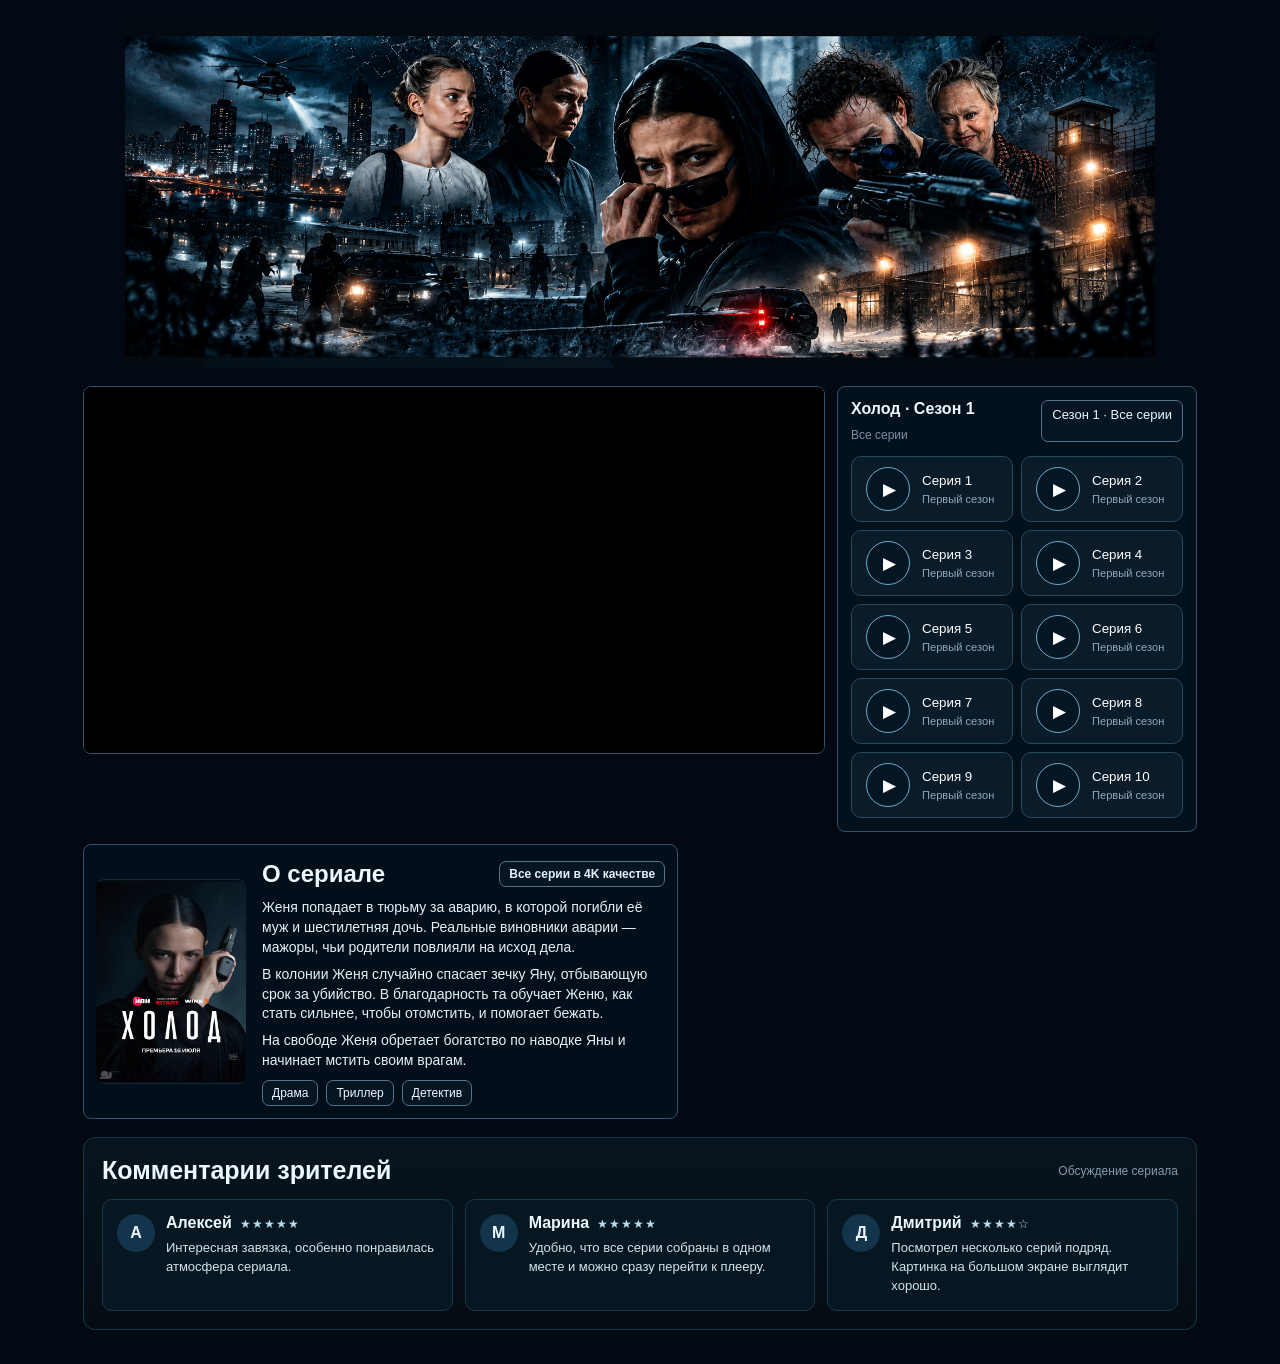
==== index.html @ 6341eadf "Revert image loading change only" ====
<!doctype html>
<html lang="ru">
<head>
<meta charset="utf-8">
<meta name="viewport" content="width=device-width,initial-scale=1">
<title>Холод — 1 сезон, все серии</title>

<style>
*{box-sizing:border-box} body{margin:0;background:#020912;color:#eef7ff;font-family:Arial,Helvetica,sans-serif}
body:before{content:"";position:fixed;inset:0;background:linear-gradient(180deg,rgba(1,8,16,.18),#020912 68%),url("f488b989-e9a9-469d-b0df-71320c2133ba.png") top center/cover no-repeat;z-index:-2}
body:after{content:"";position:fixed;inset:0;background:rgba(0,10,20,.28);backdrop-filter:blur(1px);z-index:-1}
.wrap{width:min(1400px,94%);margin:auto;padding:34px 0 60px}
.hero{min-height:440px;display:flex;align-items:flex-end;padding:34px;border:1px solid #31516c;border-radius:22px;background:linear-gradient(90deg,rgba(0,8,17,.88),rgba(0,8,17,.30),rgba(0,8,17,.05));box-shadow:0 20px 70px #000}
.heroText{max-width:610px}.tags{display:flex;gap:8px;flex-wrap:wrap}.tag,.badge{border:1px solid #57738a;background:#071725cc;border-radius:7px;padding:6px 10px;font-size:13px}
h1{font-size:64px;margin:15px 0 4px;letter-spacing:3px} h2{margin:0 0 8px} p{color:#b8c7d5;line-height:1.55}
.btn{border:0;border-radius:11px;padding:15px 24px;font-weight:800;font-size:16px;cursor:pointer;color:white;background:linear-gradient(#21a9ff,#0074c8);box-shadow:0 8px 30px #008be744}
.grid{display:grid;grid-template-columns:2.2fr 1fr;gap:14px;margin-top:14px}.card{border:1px solid #31516c;border-radius:14px;background:#03111ddd;overflow:hidden}
.player{position:relative;aspect-ratio:16/9;background:#02070c}.playerBg{position:absolute;inset:0;background:radial-gradient(circle at 18% 35%,rgba(40,88,112,.24),transparent 32%),linear-gradient(115deg,#07131d 0%,#03101a 45%,#01070d 100%)}
.lock{position:absolute;inset:0;display:flex;align-items:center;justify-content:center;text-align:center;padding:20px}.lockbox{max-width:500px}.lockIcon{font-size:38px}.price{font-size:44px;font-weight:900;margin:12px}
#vibix{display:none;position:absolute;inset:0;background:#000;padding:0} #vibix ins{display:block;width:100%;height:100%}
.controlsFake{position:absolute;left:18px;right:18px;bottom:14px;height:3px;background:#7aa1ba55;border-radius:4px}
.side{padding:16px}.eps{display:grid;grid-template-columns:1fr 1fr;gap:9px}.ep{padding:14px 10px;border:1px solid #29475d;border-radius:10px;background:#0a1b29;color:#fff;text-align:left}.ep small{display:block;color:#91a7b8;margin-top:5px}
.infoRow{display:grid;grid-template-columns:1fr 1fr;gap:14px;margin-top:14px}.info,.ad{padding:20px}.genres{display:flex;gap:8px;flex-wrap:wrap;margin-top:12px}
.ad{min-height:190px;background:linear-gradient(90deg,#071827dd,#07182788),url("f488b989-e9a9-469d-b0df-71320c2133ba.png") center/cover}
.notice{font-size:12px;color:#7890a4;margin-top:10px}.paid{display:none;padding:12px;background:#073d2a;color:#caffdf;text-align:center;font-weight:bold}
@media(max-width:850px){.grid,.infoRow{grid-template-columns:1fr}.hero{min-height:360px;padding:22px}h1{font-size:46px}.wrap{width:96%}.eps{grid-template-columns:1fr 1fr}}

.ad-live{position:relative;padding:0!important;min-height:190px;display:flex;align-items:center;justify-content:center;background:#020b13!important}
.ad-live .ad-label{position:absolute;z-index:3;top:10px;left:10px;background:rgba(3,17,29,.88)}
.ad-link{display:flex;width:100%;height:100%;min-height:190px;align-items:center;justify-content:center;overflow:hidden}
.ad-img{display:block;width:100%;height:100%;min-height:190px;max-height:320px;object-fit:contain;background:#020b13}
@media(max-width:850px){.ad-link,.ad-img{min-height:160px}.ad-img{max-height:260px}}

</style>
<style>
/* Reference-layout correction */
html,body{background:#020912!important}
body:before,body:after{display:none!important}
.wrap{width:min(1400px,100%)!important;margin:0 auto!important;padding:0 0 42px!important;background:#020912}
.hero{min-height:405px!important;border:0!important;border-radius:0!important;padding:32px 42px!important;align-items:flex-end!important;background:
linear-gradient(90deg,rgba(1,8,16,.30) 0%,rgba(1,8,16,.08) 48%,rgba(1,8,16,.03) 72%),
linear-gradient(0deg,#020912 0%,transparent 30%),
url("f488b989-e9a9-469d-b0df-71320c2133ba.png") center top/cover no-repeat!important;box-shadow:none!important}
.heroText{max-width:500px!important}.hero h1{font-size:76px!important;line-height:.9!important;margin:8px 0 12px!important;text-shadow:0 3px 16px #000}
.hero h2{font-size:24px!important}.hero p{margin:7px 0 14px!important;color:#d6e0e8!important}
.grid{grid-template-columns:2.45fr 1.15fr!important;gap:12px!important;margin:0 42px!important}
.player{height:370px!important;aspect-ratio:auto!important;border-radius:8px!important}
.playerBg{background:linear-gradient(rgba(1,9,17,.28),rgba(1,9,17,.48)),url("f488b989-e9a9-469d-b0df-71320c2133ba.png") center 72%/cover no-repeat!important}
.side{height:370px!important;padding:13px!important;border-radius:8px!important}.eps{gap:8px!important}.ep{height:66px!important;padding:8px!important}
.infoRow{grid-template-columns:1fr 1fr!important;gap:12px!important;margin:12px 42px 0!important}.info,.ad{min-height:190px!important;border-radius:8px!important}
.info{position:relative;padding-left:205px!important}.info:before{content:"";position:absolute;left:14px;top:14px;bottom:14px;width:175px;border-radius:7px;background:url("f488b989-e9a9-469d-b0df-71320c2133ba.png") 68% 28%/cover no-repeat}
.ad-live{min-height:190px!important}.paid{margin:0 42px}
@media(max-width:850px){.wrap{width:100%!important}.hero{padding:24px 18px!important;min-height:360px!important}.grid,.infoRow{margin-left:10px!important;margin-right:10px!important;grid-template-columns:1fr!important}.player,.side{height:auto!important;min-height:340px!important}.info{padding:14px!important;padding-top:200px!important}.info:before{left:14px;right:14px;top:14px;width:auto;height:170px;bottom:auto}.paid{margin:0 10px}}
</style><style>
/* Remove duplicated text/art from the supplied background */
.heroText h1{display:none!important}
.heroText .tags{margin-top:150px!important}
.hero{position:relative;overflow:hidden}
.hero:after{content:"";position:absolute;left:0;top:0;width:47%;height:63%;background:linear-gradient(90deg,rgba(2,9,18,.78),rgba(2,9,18,.46) 72%,transparent);pointer-events:none;z-index:0}
.heroText{position:relative;z-index:1}
/* Player must not reuse the hero/background artwork */
.playerBg{background:radial-gradient(circle at 72% 44%,#173649 0,#0b1e2b 22%,#06131d 50%,#02080d 100%)!important}
.player .hero,.player .heroText{display:none!important}
</style><style>
/* Exact reference composition: use the supplied artwork only once, never layer duplicate copy */
body{overflow-x:hidden}
.wrap{width:min(1536px,100%)!important;padding:0 0 34px!important}
.hero{height:350px!important;min-height:350px!important;padding:0!important;border:0!important;border-radius:0!important;
width:calc(100% - 250px)!important;margin:18px auto 18px!important;
background-color:#020912!important;
background-image:url("f488b989-e9a9-469d-b0df-71320c2133ba.png")!important;
background-position:center center!important;background-size:cover!important;background-repeat:no-repeat!important;box-shadow:none!important}
.heroText{height:100%;max-width:none!important;position:relative!important}
.heroText>*{display:none!important}
.heroText .btn{display:block!important;position:absolute!important;left:84px!important;top:347px!important;width:388px!important;height:52px!important;opacity:0!important;cursor:pointer!important}
.grid{margin:0 83px!important;grid-template-columns:924px 435px!important;gap:12px!important}
.player{height:368px!important;aspect-ratio:auto!important}
.playerBg{background:linear-gradient(rgba(2,8,14,.28),rgba(2,8,14,.42)),url("assets/player.jpg") center/cover no-repeat!important}
.lock{z-index:2}.lockbox{max-width:540px!important}
.side{height:368px!important}
.infoRow{margin:12px 83px 0!important;grid-template-columns:685px 673px!important;gap:12px!important}
.info{min-height:198px!important}.ad-live{min-height:198px!important}
@media(max-width:1200px){.grid,.infoRow{margin-left:3%!important;margin-right:3%!important;grid-template-columns:2fr 1fr!important}.hero{width:88%!important;margin-left:auto!important;margin-right:auto!important;background-position:center center!important;background-size:cover!important}.heroText .btn{left:5.5%!important}}
@media(max-width:850px){.hero{width:calc(100% - 32px)!important;margin-left:auto!important;margin-right:auto!important;height:300px!important;min-height:300px!important;background-position:center center!important}.heroText .btn{top:auto!important;bottom:18px!important;left:5%!important;width:90%!important}.grid,.infoRow{grid-template-columns:1fr!important;margin-left:10px!important;margin-right:10px!important}.player,.side{height:auto!important;min-height:340px!important}}
</style><style id="final-polish">
/* Final launch polish */
.hero:after{display:none!important}
.heroText{background:none!important}
.playerBg{
  background:
    linear-gradient(90deg,rgba(1,8,15,.82) 0%,rgba(1,8,15,.48) 43%,rgba(1,8,15,.16) 100%),
    url("assets/player.jpg") center/cover no-repeat!important
}
.lock{background:transparent!important}
.controlsFake{height:2px!important;background:linear-gradient(90deg,#21a9ff 0 32%,#557181 32% 100%)!important}
.side{background:#03111d!important}
.ep{position:relative!important;overflow:hidden!important;padding:8px 8px 8px 102px!important;height:66px!important}
.ep:before{content:"";position:absolute;left:0;top:0;bottom:0;width:92px;background-image:url("f488b989-e9a9-469d-b0df-71320c2133ba.png");background-size:520px auto;background-repeat:no-repeat;border-right:1px solid #29475d}
.ep:nth-child(1):before{background-position:12% 70%}.ep:nth-child(2):before{background-position:82% 30%}
.ep:nth-child(3):before{background-position:24% 52%}.ep:nth-child(4):before{background-position:70% 65%}
.ep:nth-child(5):before{background-position:42% 74%}.ep:nth-child(6):before{background-position:88% 48%}
.ep:nth-child(7):before{background-position:58% 38%}.ep:nth-child(8):before{background-position:34% 64%}
.info:before{background:url("assets/about-holod.jpg") center 20%/cover no-repeat!important}
.ad-img{object-fit:cover!important;width:100%!important;max-height:none!important}
.ad-link{height:198px!important}
#payStatus{min-height:15px}
@media(min-width:1201px){
  .wrap{max-width:1536px!important}
  .grid{grid-template-columns:minmax(0,2.18fr) minmax(360px,1fr)!important}
  .infoRow{grid-template-columns:1.08fr .92fr!important}
}
</style><style id="episode-play-icons">
/* Episode cards: play icon instead of thumbnails */
.ep{position:relative!important;padding:8px 8px 8px 70px!important;cursor:pointer!important;transition:border-color .18s ease,background .18s ease!important}
.ep:before{
  content:"▶"!important;position:absolute!important;left:14px!important;top:50%!important;
  width:42px!important;height:42px!important;transform:translateY(-50%) scale(1)!important;
  display:flex!important;align-items:center!important;justify-content:center!important;
  border:1px solid #6fa9ce!important;border-radius:50%!important;
  background:rgba(4,22,35,.92)!important;background-image:none!important;
  color:#fff!important;font-size:17px!important;line-height:1!important;
  text-indent:3px!important;box-shadow:0 0 0 rgba(33,169,255,0)!important;
  transition:transform .18s ease,background .18s ease,box-shadow .18s ease,border-color .18s ease!important
}
.ep:hover{background:#0d2638!important;border-color:#4b88ad!important}
.ep:hover:before{transform:translateY(-50%) scale(1.16)!important;background:#159be9!important;border-color:#8fd7ff!important;box-shadow:0 0 20px rgba(33,169,255,.5)!important}
.ep:active:before{transform:translateY(-50%) scale(1.06)!important}
</style><style id="about-series-final">
.aboutSeries{display:grid!important;grid-template-columns:250px minmax(0,1fr)!important;gap:26px!important;align-items:stretch!important;padding:18px!important;min-height:360px!important}
.aboutSeries:before{display:none!important}
.aboutPoster{min-height:324px;border-radius:14px;background:url("assets/about-holod.jpg") center 16%/cover no-repeat;box-shadow:inset 0 0 0 1px rgba(109,168,207,.18)}
.aboutCopy{padding:4px 12px 4px 0;display:flex;flex-direction:column;justify-content:center}
.aboutCopy h2{font-size:30px!important;margin:0 0 18px!important}
.aboutCopy p{font-size:17px!important;line-height:1.55!important;margin:0 0 14px!important;color:#e4f0f8!important}
.aboutCopy .genres{margin-top:6px!important}
.aboutCopy .tag{font-size:15px!important;padding:8px 13px!important}
@media(max-width:850px){.aboutSeries{grid-template-columns:1fr!important}.aboutPoster{min-height:520px;background-size:contain;background-color:#000}.aboutCopy{padding:0 4px 6px}.aboutCopy h2{font-size:25px!important}.aboutCopy p{font-size:15px!important}}
</style><style id="about-series-compact-fix">
/* Return About card close to its original compact footprint */
.infoRow{align-items:stretch!important}
.aboutSeries{display:grid!important;grid-template-columns:165px minmax(0,1fr)!important;gap:16px!important;padding:12px!important;min-height:198px!important;height:auto!important}
.aboutPoster{min-height:174px!important;height:174px!important;border-radius:8px!important;background-position:center 13%!important;background-size:cover!important}
.aboutCopy{padding:0!important;justify-content:flex-start!important}
.aboutCopy h2{font-size:24px!important;margin:3px 0 10px!important}
.aboutCopy p{font-size:14px!important;line-height:1.42!important;margin:0 0 7px!important}
.aboutCopy .genres{margin-top:2px!important}
.aboutCopy .tag{font-size:12px!important;padding:5px 9px!important}
@media(max-width:850px){.aboutSeries{grid-template-columns:120px minmax(0,1fr)!important;gap:12px!important;min-height:190px!important}.aboutPoster{min-height:166px!important;height:166px!important;background-size:cover!important}.aboutCopy h2{font-size:21px!important}.aboutCopy p{font-size:13px!important;line-height:1.35!important}}
</style><style id="about-poster-fit-fix">
/* Fit the supplied portrait poster cleanly without cropping it */
.aboutSeries{grid-template-columns:150px minmax(0,1fr)!important}
.aboutPoster{
  width:150px!important;height:205px!important;min-height:205px!important;
  align-self:center!important;border-radius:8px!important;
  background-color:#000!important;
  background-image:url("assets/about-holod.jpg")!important;
  background-size:contain!important;background-repeat:no-repeat!important;
  background-position:center center!important;
}
@media(max-width:850px){
 .aboutSeries{grid-template-columns:120px minmax(0,1fr)!important}
 .aboutPoster{width:120px!important;height:164px!important;min-height:164px!important;background-size:contain!important}
}
</style><style id="about-poster-fallback">
.aboutPoster{
 background-image:url("f488b989-e9a9-469d-b0df-71320c2133ba.png")!important;
 background-size:cover!important;
 background-position:72% 22%!important;
 background-repeat:no-repeat!important;
}
</style><style id="about-new-image-final">
.aboutPoster{
 background-image:url("assets/about-series.jpg")!important;
 background-size:cover!important;
 background-position:center 18%!important;
 background-repeat:no-repeat!important;
}
</style><style id="ad-banner-fit-fix">
.ad-live{overflow:hidden!important}
.ad-live .ad-link{display:flex!important;width:100%!important;height:100%!important;align-items:center!important;justify-content:center!important;background:#050b10!important}
.ad-live .ad-img{display:block!important;width:100%!important;height:100%!important;object-fit:contain!important;object-position:center center!important}
</style><style id="about-poster-real-img-fix">
.aboutSeries .aboutPoster{
  width:150px!important;
  height:205px!important;
  min-height:205px!important;
  display:block!important;
  align-self:center!important;
  object-fit:cover!important;
  object-position:center 18%!important;
  border-radius:8px!important;
  background:none!important;
  box-shadow:inset 0 0 0 1px rgba(109,168,207,.18)!important;
}
@media(max-width:850px){
  .aboutSeries{grid-template-columns:120px minmax(0,1fr)!important}
  .aboutSeries .aboutPoster{width:120px!important;height:164px!important;min-height:164px!important}
}
</style><style id="about-poster-contain-final">
.aboutSeries .aboutPoster{
  width:150px!important;height:205px!important;min-height:205px!important;
  object-fit:contain!important;object-position:center center!important;
  background:#050d14!important;display:block!important;
}
@media(max-width:850px){
 .aboutSeries .aboutPoster{width:120px!important;height:164px!important;min-height:164px!important}
}
</style><style id="about-player-icon-final">
.aboutSeries .aboutPoster.aboutPlay{width:150px!important;height:205px!important;min-height:205px!important;display:flex!important;align-items:center!important;justify-content:center!important;border:1px solid #315a73!important;border-radius:8px!important;background:#06131d!important;cursor:pointer!important;padding:0!important}
.aboutSeries .aboutPlay span{width:64px;height:64px;border-radius:50%;display:flex;align-items:center;justify-content:center;border:1px solid #6fa9ce;background:#071c2a;color:#fff;font-size:25px;text-indent:4px;transition:transform .18s ease,background .18s ease,box-shadow .18s ease,border-color .18s ease}
.aboutSeries .aboutPlay:hover span{transform:scale(1.16);background:#159be9;border-color:#8fd7ff;box-shadow:0 0 22px rgba(33,169,255,.5)}
@media(max-width:850px){.aboutSeries .aboutPoster.aboutPlay{width:120px!important;height:164px!important;min-height:164px!important}}
</style><style id="about-quality-final">
.aboutHeading{display:flex;align-items:center;justify-content:space-between;gap:14px;margin:3px 0 10px}.aboutHeading h2{margin:0!important}.aboutQuality{display:inline-flex;width:max-content;margin:0;padding:5px 9px;border:1px solid #57738a;border-radius:7px;background:#071725cc;color:#dff3ff;font-size:12px;font-weight:700;white-space:nowrap}
</style><style id="cta-hover-pop-final">
.heroText .btn,.lock .btn{
 transition:transform .18s ease,box-shadow .18s ease,filter .18s ease!important;
 transform-origin:center!important;
}
.heroText .btn:hover,.lock .btn:hover{
 transform:translateY(-2px) scale(1.055)!important;
 box-shadow:0 10px 28px rgba(33,169,255,.42)!important;
 filter:brightness(1.08)!important;
}
.heroText .btn:active,.lock .btn:active{
 transform:translateY(0) scale(1.02)!important;
}
</style><style id="episodes-10-visible-final">
.side{height:auto!important;min-height:368px!important;max-height:none!important;overflow:visible!important}
.episodes{max-height:none!important;height:auto!important;overflow:visible!important;padding-bottom:10px!important}
</style><style id="final-functional-polish">
/* Real visible hero CTA */
.heroText .btn{
 display:flex!important;align-items:center!important;justify-content:center!important;
 position:absolute!important;left:84px!important;top:347px!important;
 width:388px!important;height:52px!important;opacity:1!important;
 border:1px solid rgba(143,215,255,.7)!important;border-radius:8px!important;
 background:linear-gradient(180deg,#20b4ff,#078bd7)!important;
 color:#fff!important;font-weight:800!important;font-size:16px!important;
 text-decoration:none!important;cursor:pointer!important;z-index:5!important;
 box-shadow:0 7px 20px rgba(20,156,232,.28)!important;
 transition:transform .18s ease,box-shadow .18s ease,filter .18s ease!important;
}
.heroText .btn:hover{
 transform:translateY(-3px) scale(1.055)!important;
 box-shadow:0 13px 32px rgba(33,169,255,.5)!important;
 filter:brightness(1.1)!important;
}
.heroText .btn:active{transform:translateY(0) scale(1.02)!important}

/* Keep all ten episodes visible */
.side,.episodes{max-height:none!important;height:auto!important;overflow:visible!important}

/* Mobile */
@media(max-width:850px){
 .wrap{width:100%!important;padding-bottom:22px!important}
 .hero{height:300px!important;min-height:300px!important;background-size:auto 300px!important;background-position:center top!important}
 .heroText .btn{left:50%!important;top:auto!important;bottom:14px!important;width:min(88vw,388px)!important;height:48px!important;transform:translateX(-50%)!important}
 .heroText .btn:hover{transform:translateX(-50%) translateY(-2px) scale(1.03)!important}
 .grid{margin:0 12px!important;grid-template-columns:1fr!important;gap:12px!important}
 .episodes{grid-template-columns:1fr 1fr!important}
 .infoRow{margin-left:12px!important;margin-right:12px!important;grid-template-columns:1fr!important}
 .player{min-height:360px!important}
}
@media(max-width:520px){
 .hero{height:260px!important;min-height:260px!important;background-size:auto 260px!important}
 .episodes{grid-template-columns:1fr!important}
 .player{min-height:320px!important}
 .aboutSeries{grid-template-columns:96px minmax(0,1fr)!important}
 .aboutSeries .aboutPoster.aboutPlay{width:96px!important;height:132px!important;min-height:132px!important}
 .aboutCopy h2{font-size:21px!important}
 .aboutCopy p{font-size:13px!important}
}
</style><style id="temporary-vibix-review-open">
/* TEMPORARY: player paywall hidden while Vibix support reviews the site. Restore by removing this style and the temporary script below. */
#lock,#fakebar,#paid{display:none!important}
#vibix{display:block!important}
#access{display:inline-flex!important}
</style><style id="temporary-hide-hero-price-cta">
/* TEMPORARY: hide hero 50 ₽ CTA while Vibix support reviews the site. */
.heroText .btn{display:none!important;pointer-events:none!important}
</style><style id="temporary-cover-hero-price-art">
/* TEMPORARY: cover the CTA text baked into the hero artwork during Vibix review. */
.hero:before{
 content:""!important;display:block!important;position:absolute!important;
 left:78px!important;top:340px!important;width:410px!important;height:66px!important;
 z-index:4!important;border-radius:10px!important;
 background:linear-gradient(90deg,rgba(5,16,25,.98),rgba(7,21,32,.98))!important;
 box-shadow:none!important;pointer-events:none!important;
}
@media(max-width:850px){.hero:before{display:none!important}}
</style><style id="viewer-comments">
.viewerComments{margin:18px 83px 0;padding:18px;border:1px solid #17364b;border-radius:12px;background:linear-gradient(180deg,#07141e,#050d14)}
.commentsHead{display:flex;align-items:center;justify-content:space-between;gap:15px}.commentsHead h2{margin:0;font-size:25px}.commentsHead span,.commentNote{color:#829cac;font-size:12px}.commentNote{margin-top:5px}
.commentsGrid{display:grid;grid-template-columns:repeat(3,1fr);gap:12px;margin-top:14px}.comment{display:flex;gap:11px;padding:14px;border:1px solid #17394f;border-radius:10px;background:#071722}.avatar{width:38px;height:38px;min-width:38px;border-radius:50%;display:flex;align-items:center;justify-content:center;background:#12354b;font-weight:800}.comment b{display:inline-block;margin-right:8px}.comment span{font-size:12px;color:#b9d9ec;letter-spacing:1px}.comment p{margin:7px 0 0;color:#d4e2eb;font-size:13px;line-height:1.45}
@media(max-width:850px){.viewerComments{margin:14px 16px 0}.commentsGrid{grid-template-columns:1fr}.commentsHead{align-items:flex-start;flex-direction:column;gap:3px}}
</style><style id="mobile-pages-fix">
@media(max-width:850px){
  #vibix{display:block!important;position:absolute!important;inset:0!important;width:100%!important;height:100%!important;min-height:0!important;overflow:hidden!important}
  #vibix ins{display:block!important;width:100%!important;height:100%!important;min-height:100%!important}
  .player{height:auto!important;min-height:0!important;aspect-ratio:16/9!important}
  .aboutSeries{grid-template-columns:100px minmax(0,1fr)!important;gap:12px!important;align-items:start!important;padding:12px!important}
  .aboutSeries .aboutPoster{width:100px!important;height:137px!important;min-height:137px!important;align-self:start!important}
  .aboutCopy{min-width:0!important;padding:0!important;overflow:visible!important}
  .aboutHeading{display:block!important;margin:0 0 9px!important}
  .aboutHeading h2{font-size:21px!important;margin:0 0 7px!important}
  .aboutQuality{display:inline-flex!important;width:auto!important;max-width:100%!important;white-space:normal!important;font-size:11px!important;line-height:1.25!important;padding:4px 7px!important}
  .aboutCopy p{font-size:13px!important;line-height:1.4!important;margin:0 0 8px!important;overflow-wrap:anywhere!important}
}
@media(max-width:520px){
  .aboutSeries{grid-template-columns:86px minmax(0,1fr)!important;gap:10px!important}
  .aboutSeries .aboutPoster{width:86px!important;height:118px!important;min-height:118px!important}
  .aboutHeading h2{font-size:20px!important}
}
</style><style id="mobile-vibix-full-fit">
/* Mobile VBIX: compact, clickable player. */
@media(max-width:850px){
  .player{
    position:relative!important;width:100%!important;
    height:300px!important;min-height:300px!important;
    aspect-ratio:auto!important;overflow:visible!important;background:#000!important;
  }
  .playerBg{display:none!important}
  #vibix{
    position:absolute!important;inset:0!important;z-index:20!important;
    display:block!important;width:100%!important;height:300px!important;
    min-height:300px!important;overflow:visible!important;background:#000!important;
    pointer-events:auto!important;touch-action:manipulation!important;
  }
  #vibix ins{
    display:block!important;position:relative!important;z-index:21!important;
    width:100%!important;height:300px!important;min-height:300px!important;
    margin:0!important;padding:0!important;pointer-events:auto!important;
  }
  #vibix iframe{
    position:absolute!important;inset:0!important;z-index:22!important;
    width:100%!important;height:300px!important;min-height:300px!important;
    border:0!important;display:block!important;pointer-events:auto!important;
  }
  #lock,#fakebar{display:none!important;pointer-events:none!important}
}
@media(max-width:520px){
  .player,#vibix,#vibix ins,#vibix iframe{height:280px!important;min-height:280px!important}
}
</style></head>
<body>
<main class="wrap">
<section class="hero">
  <div class="heroText">
    <div class="tags"><span class="tag">2026</span><span class="tag">Сериал</span><span class="tag">1 сезон</span><span class="tag">4K</span></div>
    <h1>ХОЛОД</h1>
    <h2>Первый сезон · Все серии</h2>
    <p>Остросюжетный сериал о расследовании, предательстве и борьбе за правду. Закрытый мир, опасные связи и тайны, которые постепенно меняют жизнь героев.</p>
    <button class="btn" onclick="goPlayer()">▶ Смотреть первый сезон за 50 ₽</button>
  </div>
</section>

<div class="grid">
  <section class="card player" id="player">
    <div class="playerBg"></div>
    <div class="lock" id="lock">
      <div class="lockbox">
        <div class="lockIcon">🔒</div><div class="notice">ХОЛОД · 1 СЕЗОН</div>
        <h2>Все серии сезона</h2>
        <p>Единоразовая оплата открывает доступ к просмотру первого сезона.</p>
        <div class="price">50 ₽</div>
        <button class="btn" onclick="startPayment()">Оплатить первый сезон</button>
        <div class="notice" id="payStatus">Оплата через ЮMoney · доступ ко всему первому сезону</div>
      </div>
    </div>
    <div id="vibix">
      <ins data-publisher-id="675043047" data-type="series" data-id="9089" data-design="1" data-color1="#56CEAA" data-color2="#FFFFFF" data-color3="#AEC7BC" data-color4="#42BD88" data-color5="#000000"></ins>
    </div>
    <div class="controlsFake" id="fakebar"></div>
  </section>

  <aside class="card side">
    <div style="display:flex;justify-content:space-between;gap:10px"><div><b>Холод · Сезон 1</b><div class="notice">Все серии</div></div><span class="badge" id="access">🔒 Требуется доступ</span></div>
    <div class="eps" style="margin-top:14px">
      <button class="ep" type="button" onclick="goPlayer()" aria-label="Перейти к плееру, серия 1">Серия 1<small>Первый сезон</small></button><button class="ep" type="button" onclick="goPlayer()" aria-label="Перейти к плееру, серия 2">Серия 2<small>Первый сезон</small></button>
      <button class="ep" type="button" onclick="goPlayer()" aria-label="Перейти к плееру, серия 3">Серия 3<small>Первый сезон</small></button><button class="ep" type="button" onclick="goPlayer()" aria-label="Перейти к плееру, серия 4">Серия 4<small>Первый сезон</small></button>
      <button class="ep" type="button" onclick="goPlayer()" aria-label="Перейти к плееру, серия 5">Серия 5<small>Первый сезон</small></button><button class="ep" type="button" onclick="goPlayer()" aria-label="Перейти к плееру, серия 6">Серия 6<small>Первый сезон</small></button>
      <button class="ep" type="button" onclick="goPlayer()" aria-label="Перейти к плееру, серия 7">Серия 7<small>Первый сезон</small></button><button class="ep" type="button" onclick="goPlayer()" aria-label="Перейти к плееру, серия 8">Серия 8<small>Первый сезон</small></button>
<button class="ep" type="button" onclick="goPlayer()" aria-label="Перейти к плееру, серия 9">Серия 9<small>Первый сезон</small></button>
<button class="ep" type="button" onclick="goPlayer()" aria-label="Перейти к плееру, серия 10">Серия 10<small>Первый сезон</small></button>
    </div>
  </aside>
</div>

<div class="paid" id="paid">✓ Оплата подтверждена — первый сезон разблокирован</div>

<div class="infoRow">
  <section class="card info aboutSeries">
    <img class="aboutPoster" src="poster142047_1.webp" alt="Холод — постер сериала">
    <div class="aboutCopy">
      <div class="aboutHeading"><h2>О сериале</h2><div class="aboutQuality">Все серии в 4K качестве</div></div>
      <p>Женя попадает в тюрьму за аварию, в которой погибли её муж и шестилетняя дочь. Реальные виновники аварии — мажоры, чьи родители повлияли на исход дела.</p>
      <p>В колонии Женя случайно спасает зечку Яну, отбывающую срок за убийство. В благодарность та обучает Женю, как стать сильнее, чтобы отомстить, и помогает бежать.</p>
      <p>На свободе Женя обретает богатство по наводке Яны и начинает мстить своим врагам.</p>
      <div class="genres"><span class="tag">Драма</span><span class="tag">Триллер</span><span class="tag">Детектив</span></div>
    </div>
  </section>
  <!-- Рекламный блок временно удалён. Вернём после проверки VBIX. -->
</div>


<section class="viewerComments">
  <div class="commentsHead"><h2>Комментарии зрителей</h2><span>Обсуждение сериала</span></div>
  
  <div class="commentsGrid">
    <article class="comment"><div class="avatar">А</div><div><b>Алексей</b><span>★★★★★</span><p>Интересная завязка, особенно понравилась атмосфера сериала.</p></div></article>
    <article class="comment"><div class="avatar">М</div><div><b>Марина</b><span>★★★★★</span><p>Удобно, что все серии собраны в одном месте и можно сразу перейти к плееру.</p></div></article>
    <article class="comment"><div class="avatar">Д</div><div><b>Дмитрий</b><span>★★★★☆</span><p>Посмотрел несколько серий подряд. Картинка на большом экране выглядит хорошо.</p></div></article>
  </div>
</section>
</main>
<script>
const PAYMENT_API = "https://holod-payment.angel202490.workers.dev";

function goPlayer(){
  const player = document.getElementById('player');
  if(!player) return;
  player.scrollIntoView({behavior:'smooth',block:'center'});
  player.setAttribute('tabindex','-1');
  setTimeout(()=>player.focus({preventScroll:true}),450);
}
function goPay(){ goPlayer(); }

async function startPayment(){
  const status = document.getElementById('payStatus');
  status.textContent = 'Создаём заказ…';
  try {
    const response = await fetch(PAYMENT_API + '/create-order', {method:'POST'});
    if(!response.ok) throw new Error('create-order');
    const data = await response.json();
    localStorage.setItem('holodOrder', data.label);

    const form = document.createElement('form');
    form.method = 'POST';
    form.action = data.paymentUrl;
    for (const [name, value] of Object.entries(data.paymentFields)) {
      const input = document.createElement('input');
      input.type = 'hidden'; input.name = name; input.value = value;
      form.appendChild(input);
    }
    document.body.appendChild(form);
    form.submit();
  } catch (e) {
    status.textContent = 'Не удалось открыть оплату. Попробуйте ещё раз.';
  }
}

function unlockSeason(){
  document.getElementById('lock').style.display='none';
  document.getElementById('fakebar').style.display='none';
  document.getElementById('vibix').style.display='block';
  document.getElementById('access').textContent='✓ Сезон доступен';
  document.getElementById('paid').style.display='block';
  setTimeout(()=>window.dispatchEvent(new Event('resize')),250);
}

async function checkPayment(){
  const params = new URLSearchParams(location.search);
  const order = params.get('order') || localStorage.getItem('holodOrder');
  if(!order) return;
  const status = document.getElementById('payStatus');
  if(params.get('payment') === 'success') status.textContent = 'Проверяем оплату…';
  try {
    const response = await fetch(PAYMENT_API + '/check-access?order=' + encodeURIComponent(order));
    const data = await response.json();
    if(data.paid){
      localStorage.setItem('holodPaidOrder', order);
      unlockSeason();
      status.textContent = 'Оплата подтверждена';
      history.replaceState({}, '', location.pathname);
      return;
    }
    if(params.get('payment') === 'success'){
      status.textContent = 'Платёж обрабатывается. Проверяем ещё несколько секунд…';
      let tries = 0;
      const timer = setInterval(async()=>{
        tries++;
        try {
          const r = await fetch(PAYMENT_API + '/check-access?order=' + encodeURIComponent(order));
          const d = await r.json();
          if(d.paid){ clearInterval(timer); localStorage.setItem('holodPaidOrder', order); unlockSeason(); status.textContent='Оплата подтверждена'; history.replaceState({}, '', location.pathname); }
          else if(tries >= 10){ clearInterval(timer); status.textContent='Платёж пока не подтверждён. Обновите страницу через минуту.'; }
        } catch(e){}
      }, 3000);
    }
  } catch(e) {
    if(params.get('payment') === 'success') status.textContent='Не удалось проверить оплату. Обновите страницу.';
  }
}

/* TEMPORARY: open player for Vibix support review */
unlockSeason();
document.getElementById("paid").style.display="none";
document.getElementById("access").textContent="Сезон 1 · Все серии";
// checkPayment();
</script>
<!-- Cloudflare Worker deployment trigger -->
<script id="vibix-sdk-loader">
(function(){
  const sources=[
    "https://graphicslab.io/sdk/v2/rendex-sdk.min.js",
    "https://alt.graphicslab.io/sdk/v2/rendex-sdk.min.js"
  ];
  let i=0;
  function loadNext(){
    if(i>=sources.length) return;
    const s=document.createElement("script");
    s.src=sources[i++];
    s.async=false;
    s.onload=function(){
      setTimeout(function(){
        window.dispatchEvent(new Event("resize"));
        window.dispatchEvent(new Event("load"));
      },250);
    };
    s.onerror=loadNext;
    document.head.appendChild(s);
  }
  if(document.readyState==="loading") document.addEventListener("DOMContentLoaded",loadNext);
  else loadNext();
})();
</script>
</body>
</html>
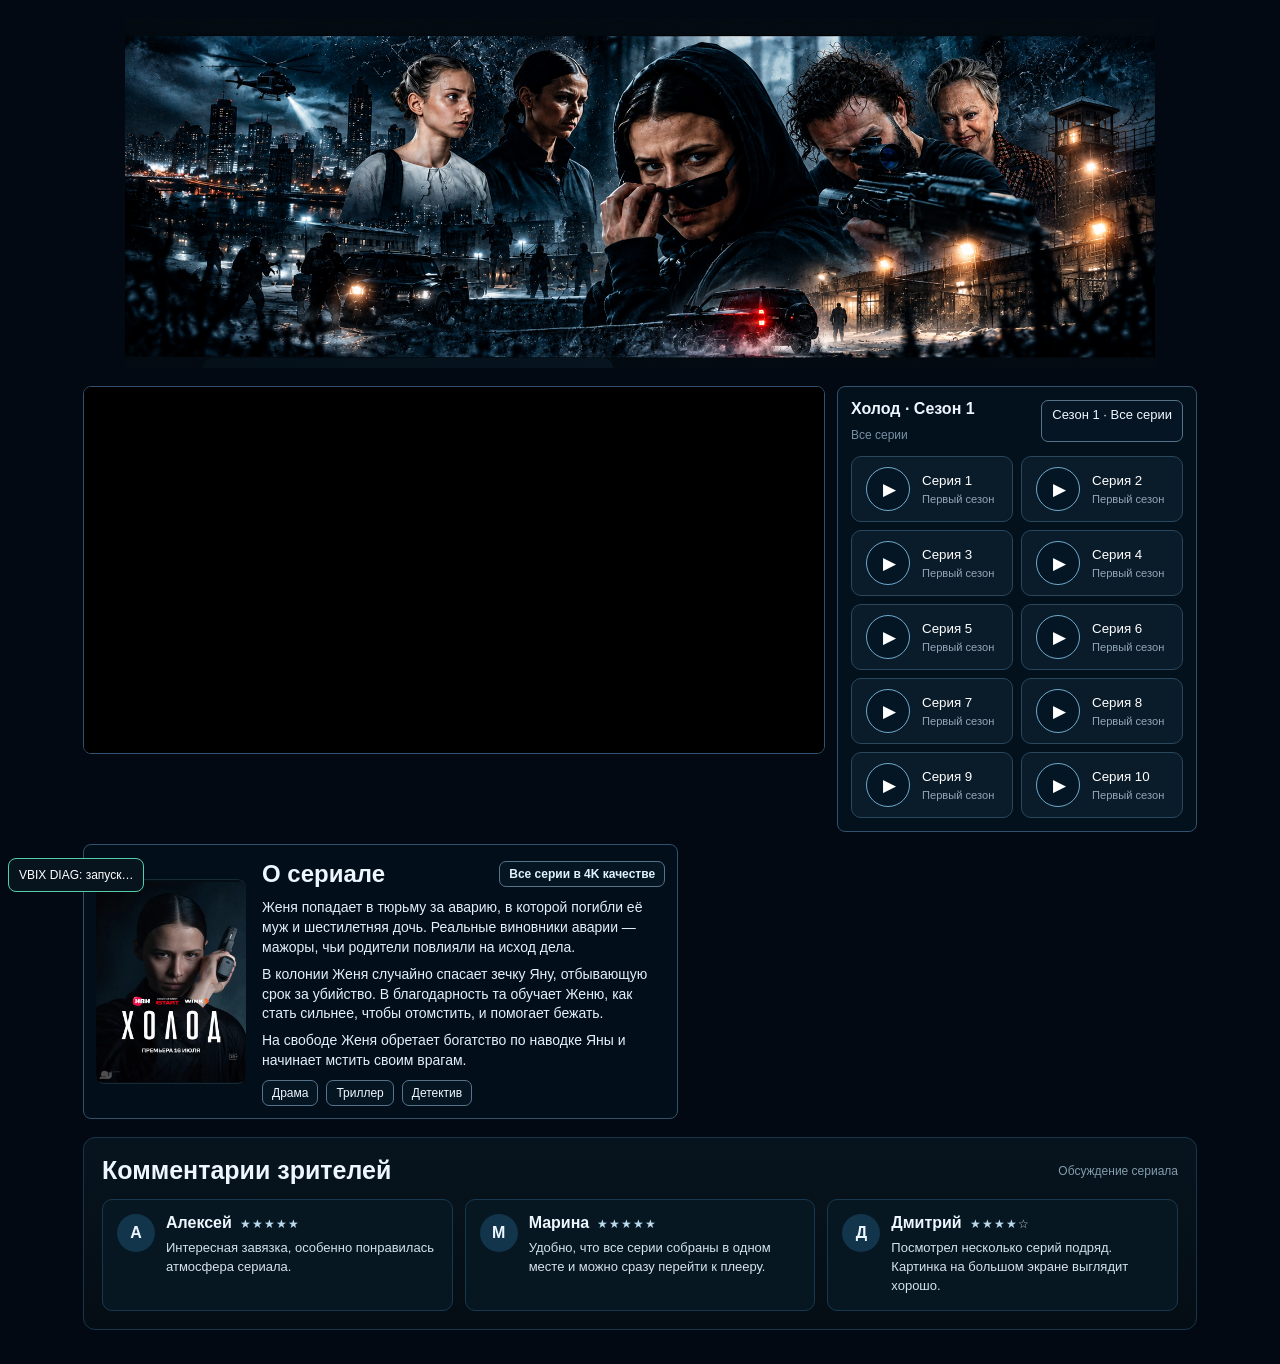
==== commit 2a24b5e3: "Add temporary VBIX Android diagnostics" ====
--- a/index.html
+++ b/index.html
@@ -525,5 +525,20 @@
   else loadNext();
 })();
 </script>
+<div id="vbixDiag" style="position:fixed;left:8px;bottom:8px;z-index:99999;background:#07141e;color:#fff;border:1px solid #56CEAA;border-radius:8px;padding:8px 10px;font:12px/1.35 Arial,sans-serif;max-width:calc(100vw - 16px)">VBIX DIAG: запуск…</div>
+<script id="vbix-diagnostic-only">
+(function(){
+  var box=document.getElementById('vbixDiag');
+  function check(){
+    var host=document.getElementById('vibix');
+    var frame=host&&host.querySelector('iframe');
+    var ins=host&&host.querySelector('ins');
+    var scripts=[].slice.call(document.scripts).filter(function(s){return /graphicslab\.io/.test(s.src||'');});
+    box.textContent='VBIX DIAG: SDK='+(scripts.length?'загружен/подключён':'нет')+' | INS='+(ins?'есть':'нет')+' | IFRAME='+(frame?'есть':'нет');
+  }
+  window.addEventListener('error',function(e){if(box) box.textContent+=' | ERROR='+(e.message||'script/resource');});
+  setTimeout(check,1500); setTimeout(check,5000); setTimeout(check,12000);
+})();
+</script>
 </body>
 </html>
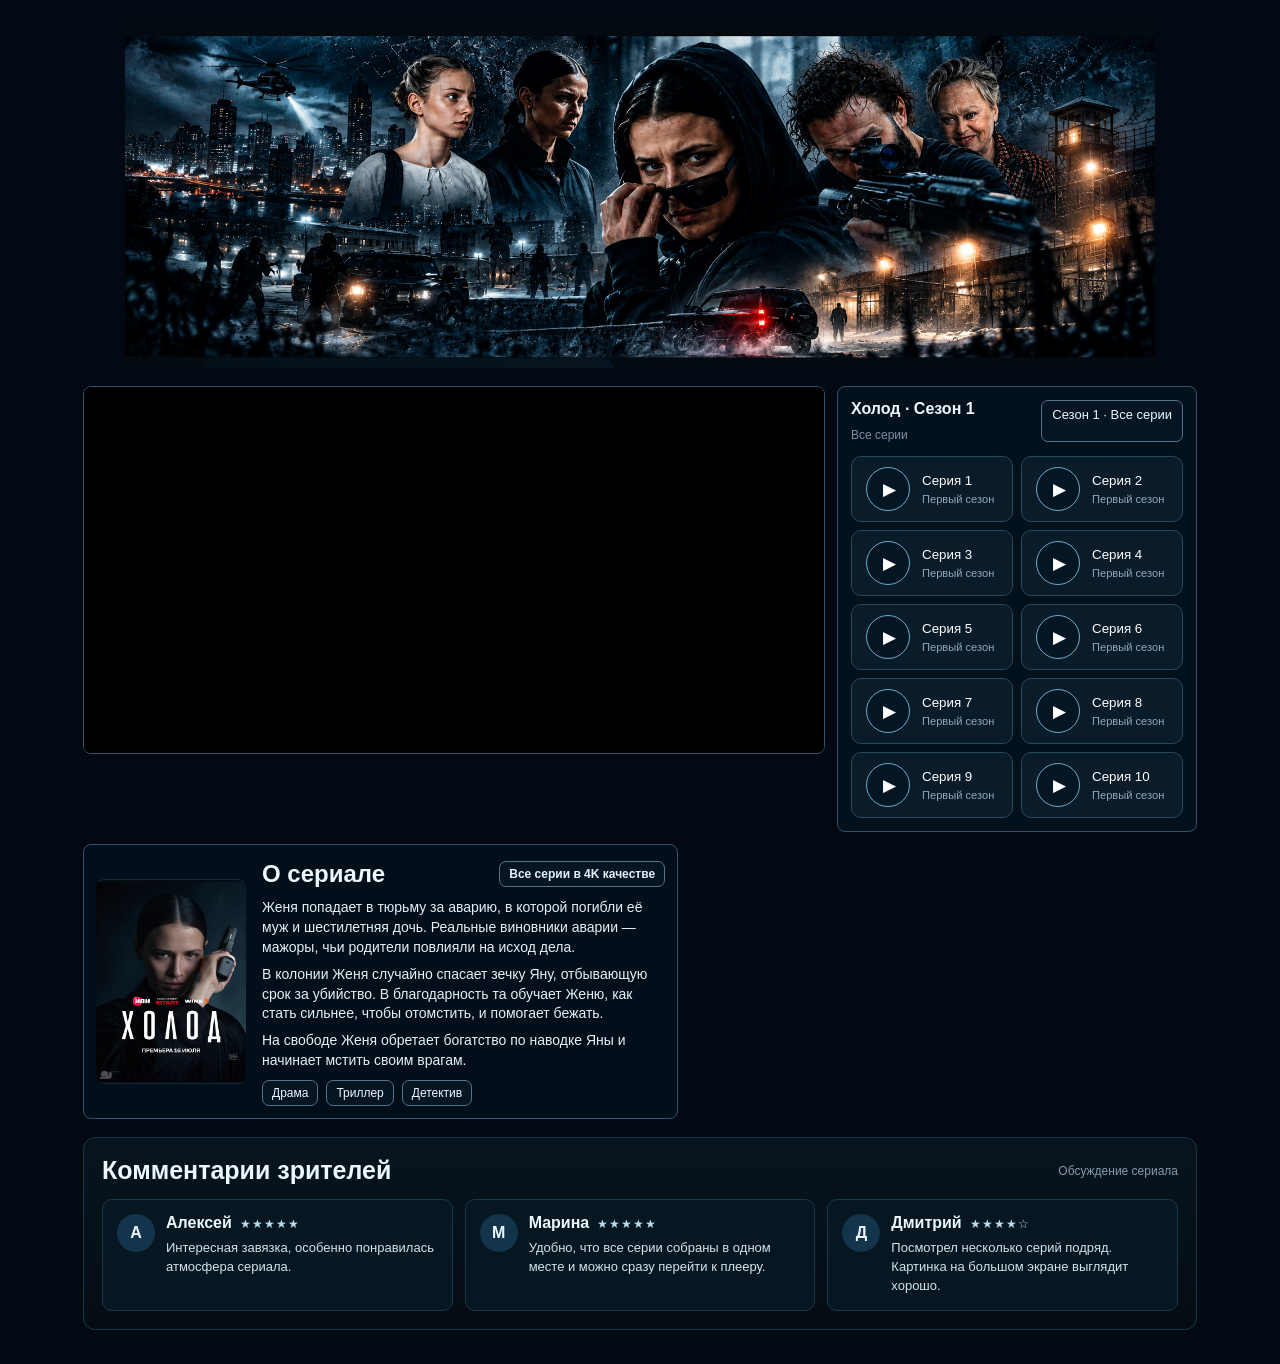
==== commit b56f6ce4: "Remove temporary VBIX diagnostics" ====
--- a/index.html
+++ b/index.html
@@ -525,20 +525,5 @@
   else loadNext();
 })();
 </script>
-<div id="vbixDiag" style="position:fixed;left:8px;bottom:8px;z-index:99999;background:#07141e;color:#fff;border:1px solid #56CEAA;border-radius:8px;padding:8px 10px;font:12px/1.35 Arial,sans-serif;max-width:calc(100vw - 16px)">VBIX DIAG: запуск…</div>
-<script id="vbix-diagnostic-only">
-(function(){
-  var box=document.getElementById('vbixDiag');
-  function check(){
-    var host=document.getElementById('vibix');
-    var frame=host&&host.querySelector('iframe');
-    var ins=host&&host.querySelector('ins');
-    var scripts=[].slice.call(document.scripts).filter(function(s){return /graphicslab\.io/.test(s.src||'');});
-    box.textContent='VBIX DIAG: SDK='+(scripts.length?'загружен/подключён':'нет')+' | INS='+(ins?'есть':'нет')+' | IFRAME='+(frame?'есть':'нет');
-  }
-  window.addEventListener('error',function(e){if(box) box.textContent+=' | ERROR='+(e.message||'script/resource');});
-  setTimeout(check,1500); setTimeout(check,5000); setTimeout(check,12000);
-})();
-</script>
 </body>
 </html>
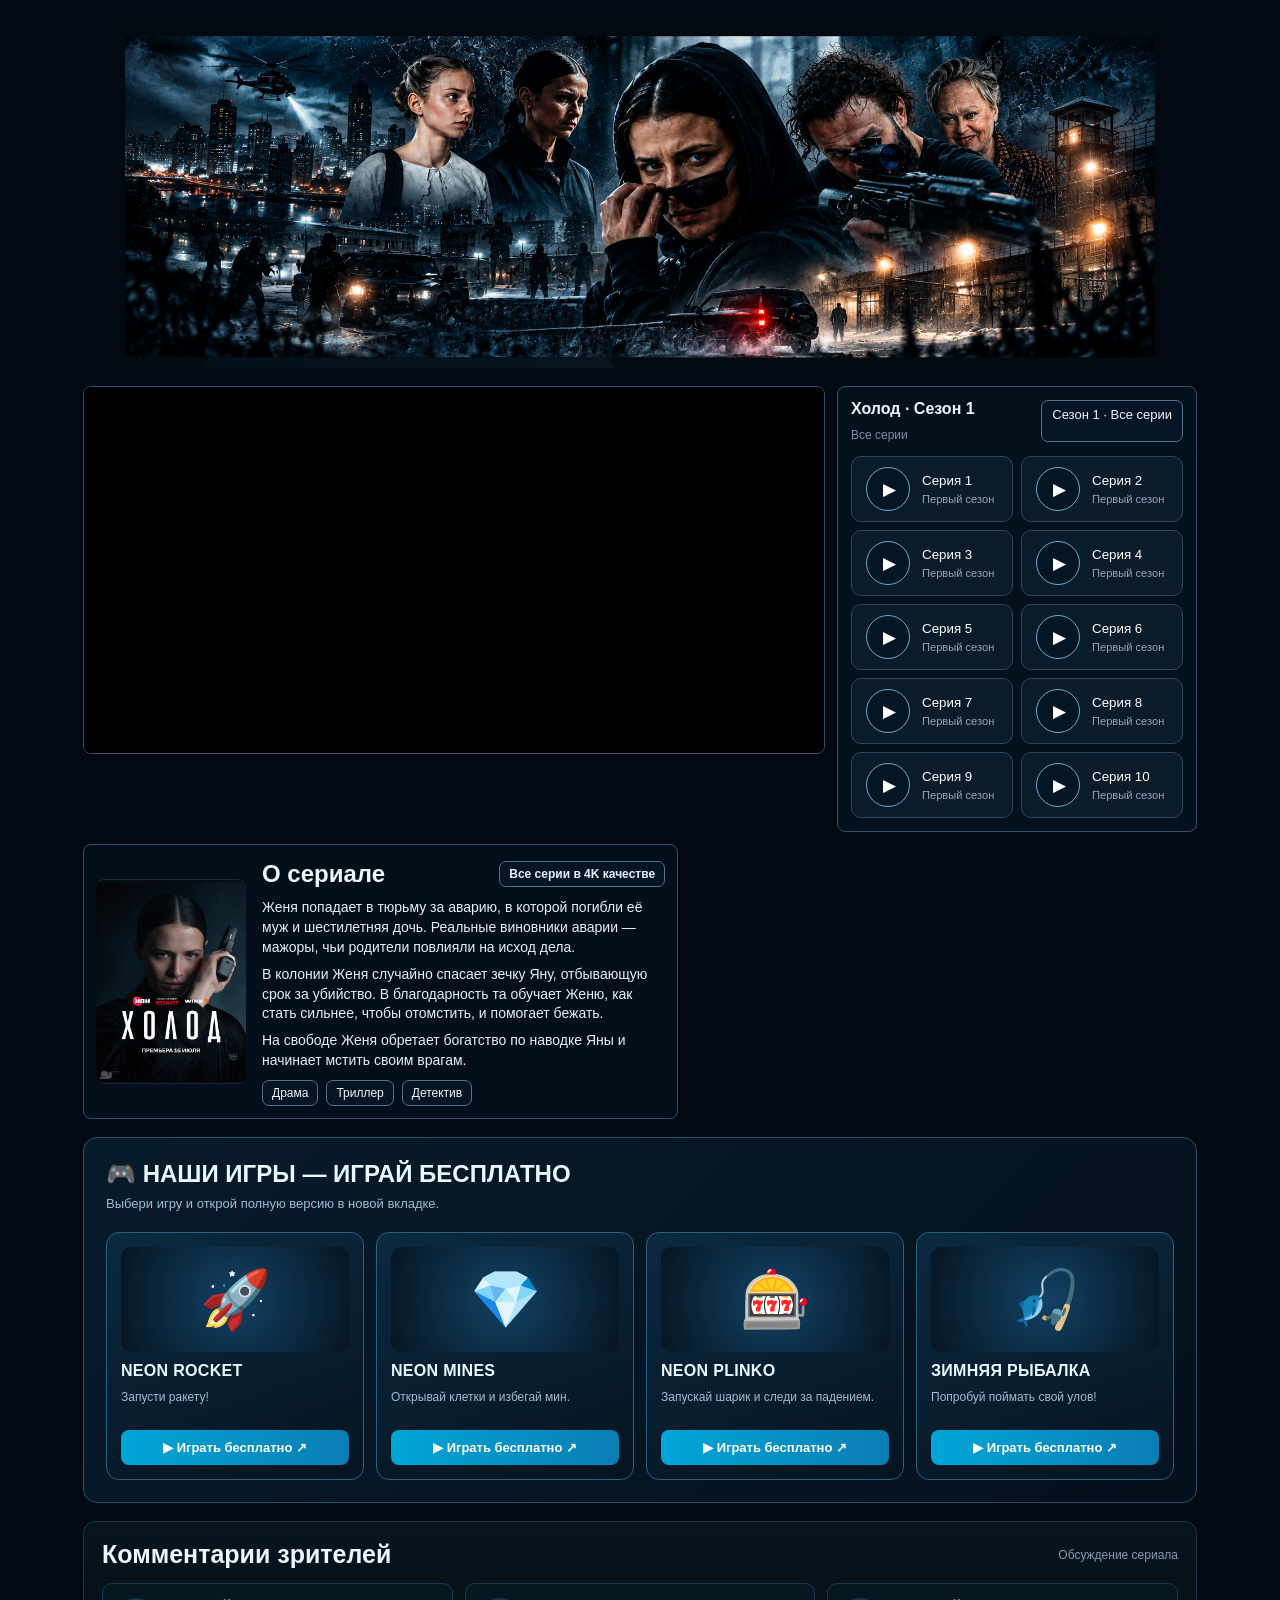
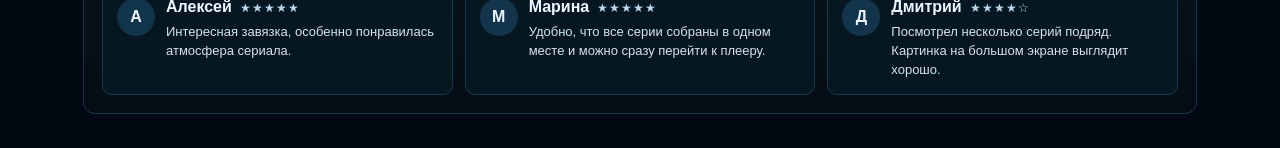
==== commit e5013e53: "Add four animated game promo cards between series description and comments" ====
--- a/index.html
+++ b/index.html
@@ -342,7 +342,26 @@
 @media(max-width:520px){
   .player,#vibix,#vibix ins,#vibix iframe{height:280px!important;min-height:280px!important}
 }
-</style></head>
+</style><style id="neon-games-styles">
+.neonGamesShowcase{margin:18px 83px 0;padding:22px;border:1px solid #24536e;border-radius:14px;background:linear-gradient(135deg,#081b2b,#04101c);color:#eaf8ff}
+.neonGamesShowcase h2{font-size:24px;margin:0 0 6px}.neonGamesIntro{font-size:13px;color:#98bed5;margin:0 0 18px}
+.neonGamesGrid{display:grid;grid-template-columns:repeat(4,minmax(0,1fr));gap:12px}
+.neonGameCard{display:flex;flex-direction:column;gap:10px;min-width:0;padding:14px;border-radius:13px;border:1px solid #286181;background:linear-gradient(160deg,#0b2940,#061421);text-decoration:none;color:#eaf8ff;transition:transform .25s,border-color .25s,box-shadow .25s}
+.neonGameCard:hover,.neonGameCard:focus-visible{transform:translateY(-5px);border-color:#5edfff;box-shadow:0 12px 30px #0008}
+.neonGameTitle{font-size:16px;font-weight:800;letter-spacing:.3px}.neonGameDesc{font-size:12px;color:#9ebed1;min-height:30px}
+.neonGameArt{height:105px;display:flex;align-items:center;justify-content:center;overflow:hidden;border-radius:10px;background:radial-gradient(circle at center,#124265,#061522);font-size:57px}
+.neonGameArt span{display:block;animation:neonFloat 2.7s ease-in-out infinite}
+.neonGameCard:nth-child(2) .neonGameArt span{animation:neonPulse 1.7s ease-in-out infinite}
+.neonGameCard:nth-child(3) .neonGameArt span{animation:neonFloat 2s ease-in-out infinite}
+.neonGameCard:nth-child(4) .neonGameArt span{animation:neonFloat 3.2s ease-in-out infinite}
+.neonGameAction{margin-top:auto;text-align:center;padding:10px 8px;border-radius:8px;background:linear-gradient(90deg,#00a6d6,#0b7db3);font-size:13px;font-weight:800;color:white}
+@keyframes neonFloat{0%,100%{transform:translateY(4px) rotate(-4deg)}50%{transform:translateY(-8px) rotate(4deg)}}
+@keyframes neonPulse{0%,100%{transform:scale(.9);filter:brightness(.85)}50%{transform:scale(1.1);filter:brightness(1.4)}}
+@media(max-width:1050px){.neonGamesGrid{grid-template-columns:repeat(2,minmax(0,1fr))}}
+@media(max-width:650px){.neonGamesShowcase{margin:16px 0 0;padding:15px}.neonGamesGrid{gap:9px}.neonGameCard{padding:10px}.neonGameTitle{font-size:13px}.neonGameArt{height:78px;font-size:42px}.neonGameAction{font-size:11px}.neonGamesShowcase h2{font-size:20px}}
+@media(prefers-reduced-motion:reduce){.neonGameArt span{animation:none!important}.neonGameCard{transition:none}}
+</style>
+</head>
 <body>
 <main class="wrap">
 <section class="hero">
@@ -403,6 +422,20 @@
   <!-- Рекламный блок временно удалён. Вернём после проверки VBIX. -->
 </div>
 
+
+<section class="neonGamesShowcase" id="neonGamesShowcase" aria-labelledby="neonGamesTitle">
+<h2 id="neonGamesTitle">🎮 НАШИ ИГРЫ — ИГРАЙ БЕСПЛАТНО</h2>
+<p class="neonGamesIntro">Выбери игру и открой полную версию в новой вкладке.</p>
+<div class="neonGamesGrid">
+<a class="neonGameCard" href="https://boss05.gitverse.site/neon-rocket/" target="_blank" rel="noopener noreferrer" aria-label="Играть бесплатно в NEON ROCKET">
+<div class="neonGameArt" aria-hidden="true"><span>🚀</span></div><div class="neonGameTitle">NEON ROCKET</div><div class="neonGameDesc">Запусти ракету!</div><div class="neonGameAction">▶ Играть бесплатно ↗</div></a>
+<a class="neonGameCard" href="https://boss05.gitverse.site/neon-mines/" target="_blank" rel="noopener noreferrer" aria-label="Играть бесплатно в NEON MINES">
+<div class="neonGameArt" aria-hidden="true"><span>💎</span></div><div class="neonGameTitle">NEON MINES</div><div class="neonGameDesc">Открывай клетки и избегай мин.</div><div class="neonGameAction">▶ Играть бесплатно ↗</div></a>
+<a class="neonGameCard" href="https://boss05.gitverse.site/neon-plinko/" target="_blank" rel="noopener noreferrer" aria-label="Играть бесплатно в NEON PLINKO">
+<div class="neonGameArt" aria-hidden="true"><span>🎰</span></div><div class="neonGameTitle">NEON PLINKO</div><div class="neonGameDesc">Запускай шарик и следи за падением.</div><div class="neonGameAction">▶ Играть бесплатно ↗</div></a>
+<a class="neonGameCard" href="https://boss05.gitverse.site/zimnyaya-rybalka/" target="_blank" rel="noopener noreferrer" aria-label="Играть бесплатно в Зимнюю рыбалку">
+<div class="neonGameArt" aria-hidden="true"><span>🎣</span></div><div class="neonGameTitle">ЗИМНЯЯ РЫБАЛКА</div><div class="neonGameDesc">Попробуй поймать свой улов!</div><div class="neonGameAction">▶ Играть бесплатно ↗</div></a>
+</div></section>
 
 <section class="viewerComments">
   <div class="commentsHead"><h2>Комментарии зрителей</h2><span>Обсуждение сериала</span></div>
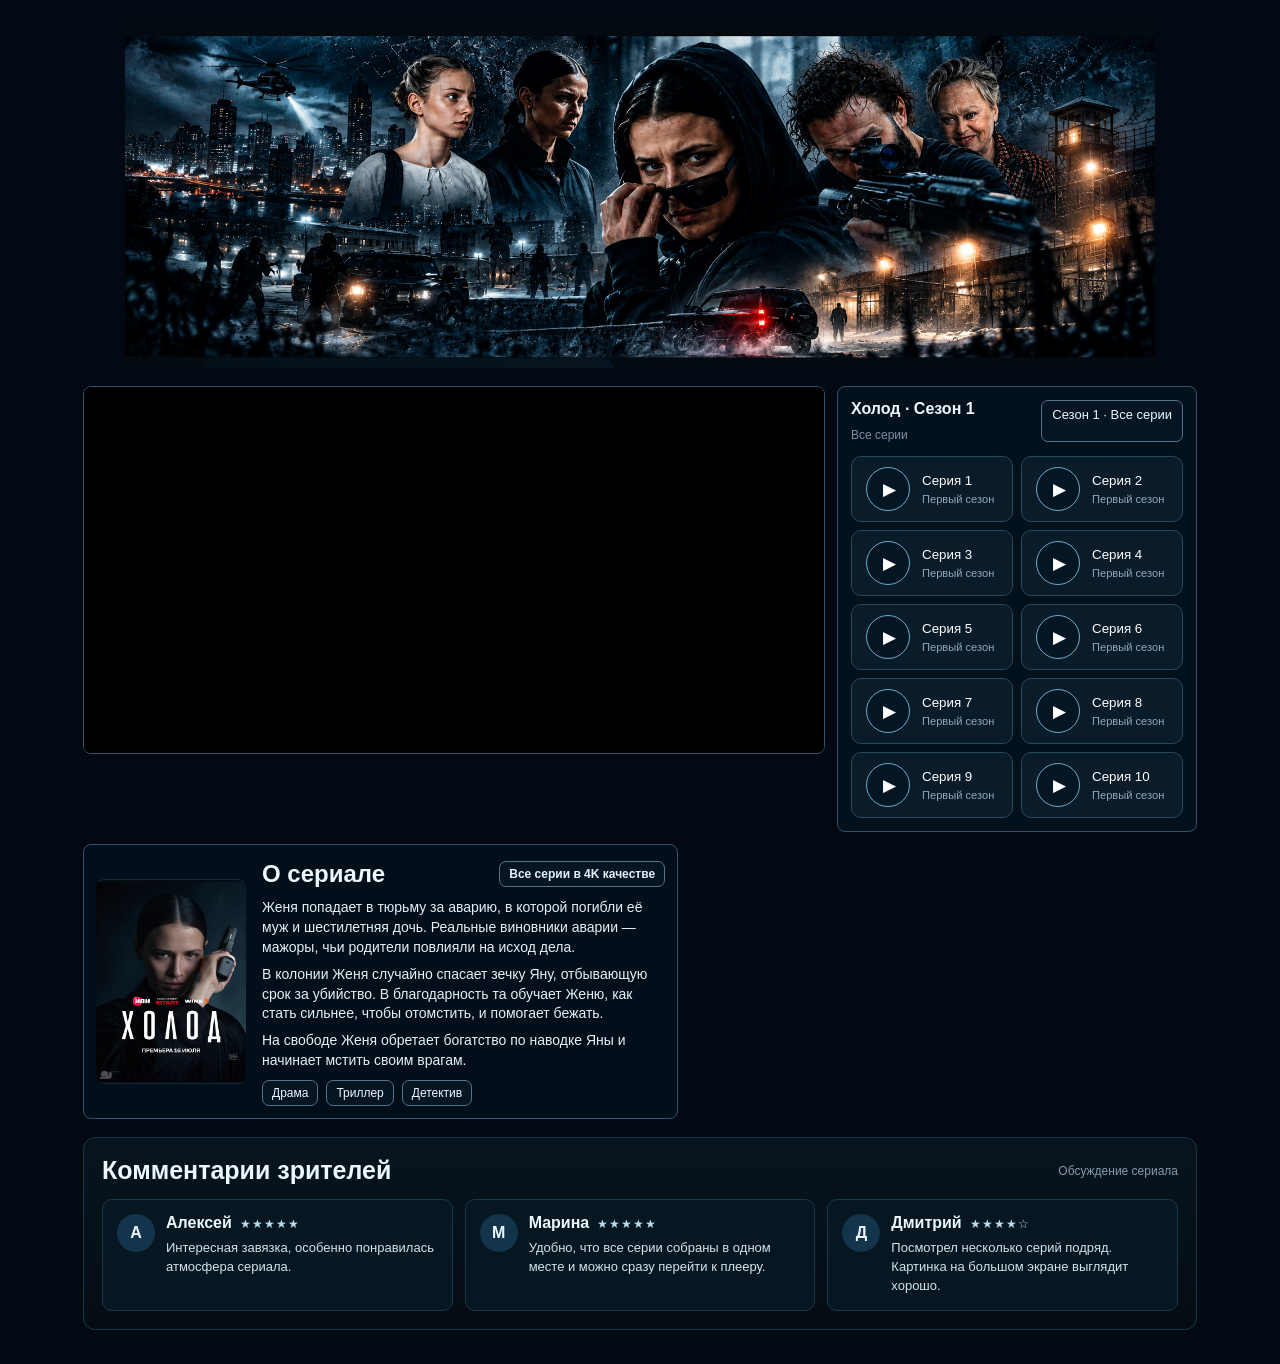
==== commit 612ff09a: "Revert game showcase; restore previous Holod page" ====
--- a/index.html
+++ b/index.html
@@ -342,26 +342,7 @@
 @media(max-width:520px){
   .player,#vibix,#vibix ins,#vibix iframe{height:280px!important;min-height:280px!important}
 }
-</style><style id="neon-games-styles">
-.neonGamesShowcase{margin:18px 83px 0;padding:22px;border:1px solid #24536e;border-radius:14px;background:linear-gradient(135deg,#081b2b,#04101c);color:#eaf8ff}
-.neonGamesShowcase h2{font-size:24px;margin:0 0 6px}.neonGamesIntro{font-size:13px;color:#98bed5;margin:0 0 18px}
-.neonGamesGrid{display:grid;grid-template-columns:repeat(4,minmax(0,1fr));gap:12px}
-.neonGameCard{display:flex;flex-direction:column;gap:10px;min-width:0;padding:14px;border-radius:13px;border:1px solid #286181;background:linear-gradient(160deg,#0b2940,#061421);text-decoration:none;color:#eaf8ff;transition:transform .25s,border-color .25s,box-shadow .25s}
-.neonGameCard:hover,.neonGameCard:focus-visible{transform:translateY(-5px);border-color:#5edfff;box-shadow:0 12px 30px #0008}
-.neonGameTitle{font-size:16px;font-weight:800;letter-spacing:.3px}.neonGameDesc{font-size:12px;color:#9ebed1;min-height:30px}
-.neonGameArt{height:105px;display:flex;align-items:center;justify-content:center;overflow:hidden;border-radius:10px;background:radial-gradient(circle at center,#124265,#061522);font-size:57px}
-.neonGameArt span{display:block;animation:neonFloat 2.7s ease-in-out infinite}
-.neonGameCard:nth-child(2) .neonGameArt span{animation:neonPulse 1.7s ease-in-out infinite}
-.neonGameCard:nth-child(3) .neonGameArt span{animation:neonFloat 2s ease-in-out infinite}
-.neonGameCard:nth-child(4) .neonGameArt span{animation:neonFloat 3.2s ease-in-out infinite}
-.neonGameAction{margin-top:auto;text-align:center;padding:10px 8px;border-radius:8px;background:linear-gradient(90deg,#00a6d6,#0b7db3);font-size:13px;font-weight:800;color:white}
-@keyframes neonFloat{0%,100%{transform:translateY(4px) rotate(-4deg)}50%{transform:translateY(-8px) rotate(4deg)}}
-@keyframes neonPulse{0%,100%{transform:scale(.9);filter:brightness(.85)}50%{transform:scale(1.1);filter:brightness(1.4)}}
-@media(max-width:1050px){.neonGamesGrid{grid-template-columns:repeat(2,minmax(0,1fr))}}
-@media(max-width:650px){.neonGamesShowcase{margin:16px 0 0;padding:15px}.neonGamesGrid{gap:9px}.neonGameCard{padding:10px}.neonGameTitle{font-size:13px}.neonGameArt{height:78px;font-size:42px}.neonGameAction{font-size:11px}.neonGamesShowcase h2{font-size:20px}}
-@media(prefers-reduced-motion:reduce){.neonGameArt span{animation:none!important}.neonGameCard{transition:none}}
-</style>
-</head>
+</style></head>
 <body>
 <main class="wrap">
 <section class="hero">
@@ -422,20 +403,6 @@
   <!-- Рекламный блок временно удалён. Вернём после проверки VBIX. -->
 </div>
 
-
-<section class="neonGamesShowcase" id="neonGamesShowcase" aria-labelledby="neonGamesTitle">
-<h2 id="neonGamesTitle">🎮 НАШИ ИГРЫ — ИГРАЙ БЕСПЛАТНО</h2>
-<p class="neonGamesIntro">Выбери игру и открой полную версию в новой вкладке.</p>
-<div class="neonGamesGrid">
-<a class="neonGameCard" href="https://boss05.gitverse.site/neon-rocket/" target="_blank" rel="noopener noreferrer" aria-label="Играть бесплатно в NEON ROCKET">
-<div class="neonGameArt" aria-hidden="true"><span>🚀</span></div><div class="neonGameTitle">NEON ROCKET</div><div class="neonGameDesc">Запусти ракету!</div><div class="neonGameAction">▶ Играть бесплатно ↗</div></a>
-<a class="neonGameCard" href="https://boss05.gitverse.site/neon-mines/" target="_blank" rel="noopener noreferrer" aria-label="Играть бесплатно в NEON MINES">
-<div class="neonGameArt" aria-hidden="true"><span>💎</span></div><div class="neonGameTitle">NEON MINES</div><div class="neonGameDesc">Открывай клетки и избегай мин.</div><div class="neonGameAction">▶ Играть бесплатно ↗</div></a>
-<a class="neonGameCard" href="https://boss05.gitverse.site/neon-plinko/" target="_blank" rel="noopener noreferrer" aria-label="Играть бесплатно в NEON PLINKO">
-<div class="neonGameArt" aria-hidden="true"><span>🎰</span></div><div class="neonGameTitle">NEON PLINKO</div><div class="neonGameDesc">Запускай шарик и следи за падением.</div><div class="neonGameAction">▶ Играть бесплатно ↗</div></a>
-<a class="neonGameCard" href="https://boss05.gitverse.site/zimnyaya-rybalka/" target="_blank" rel="noopener noreferrer" aria-label="Играть бесплатно в Зимнюю рыбалку">
-<div class="neonGameArt" aria-hidden="true"><span>🎣</span></div><div class="neonGameTitle">ЗИМНЯЯ РЫБАЛКА</div><div class="neonGameDesc">Попробуй поймать свой улов!</div><div class="neonGameAction">▶ Играть бесплатно ↗</div></a>
-</div></section>
 
 <section class="viewerComments">
   <div class="commentsHead"><h2>Комментарии зрителей</h2><span>Обсуждение сериала</span></div>
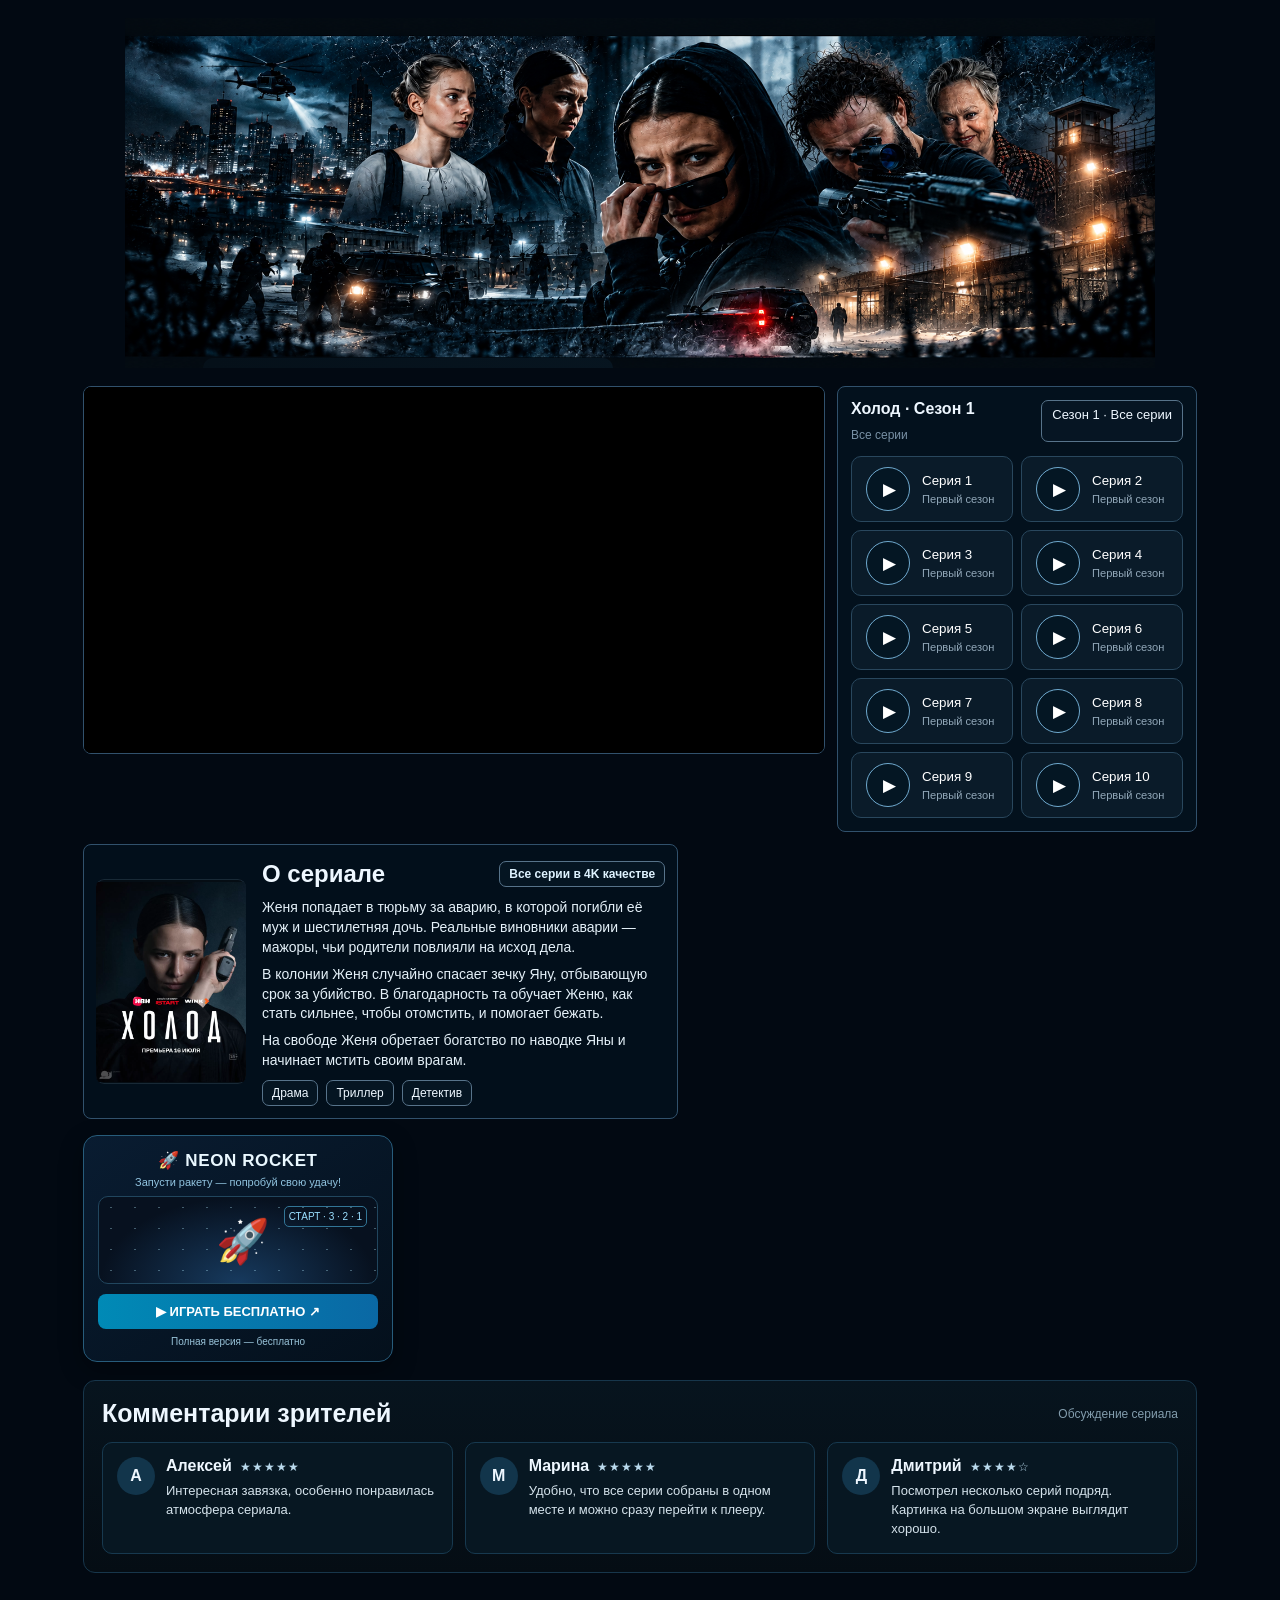
==== commit 404bc285: "Add compact NEON ROCKET promo card before comments; preserve player" ====
--- a/index.html
+++ b/index.html
@@ -404,6 +404,31 @@
 </div>
 
 
+<style id="rocketPromoMiniStyles">
+.rocketPromoMini{margin:16px 83px 0;width:min(310px,calc(100% - 166px));border:1px solid #275c7b;border-radius:14px;background:linear-gradient(145deg,#091c31,#04101c);padding:14px;color:#eaf8ff;text-decoration:none;display:block;box-shadow:0 8px 24px #0005;transition:transform .2s,border-color .2s}
+.rocketPromoMini:hover,.rocketPromoMini:focus-visible{transform:translateY(-3px);border-color:#55cfff}
+.rocketPromoMini .rocketPromoTitle{font-size:17px;font-weight:800;letter-spacing:.6px;text-align:center}
+.rocketPromoMini .rocketPromoCaption{font-size:11px;color:#91c4e0;text-align:center;margin:5px 0 8px}
+.rocketPromoMini .rocketPromoStage{height:88px;position:relative;overflow:hidden;border:1px solid #21465e;border-radius:10px;background:radial-gradient(ellipse at bottom,#173a5e,#07111f 70%)}
+.rocketPromoMini .rocketPromoStars{position:absolute;inset:0;background-image:radial-gradient(#b4ecff 1px,transparent 1px);background-size:24px 21px;opacity:.35;animation:rocketStars 4s linear infinite}
+.rocketPromoMini .rocketPromoShip{position:absolute;left:calc(50% - 22px);top:19px;font-size:43px;animation:rocketHover 2s ease-in-out infinite}
+.rocketPromoMini .rocketPromoCountdown{position:absolute;right:10px;top:9px;font-size:10px;color:#9adfff;border:1px solid #327596;border-radius:5px;padding:4px}
+.rocketPromoMini .rocketPromoBtn{margin-top:10px;padding:10px;border-radius:8px;text-align:center;background:linear-gradient(90deg,#008ab6,#0a68a4);color:white;font-size:13px;font-weight:800}
+.rocketPromoMini .rocketPromoNote{text-align:center;color:#98c2d8;font-size:10px;margin-top:7px}
+@keyframes rocketHover{0%,100%{transform:translateY(5px)}50%{transform:translateY(-7px)}}
+@keyframes rocketStars{to{background-position:0 42px}}
+@media(max-width:650px){.rocketPromoMini{margin:16px 0 0;width:min(310px,100%)}}
+@media(prefers-reduced-motion:reduce){.rocketPromoMini .rocketPromoStars,.rocketPromoMini .rocketPromoShip{animation:none}}
+</style>
+<a id="rocketPromoMini" class="rocketPromoMini" href="https://boss05.gitverse.site/neon-rocket/" target="_blank" rel="noopener noreferrer" aria-label="NEON ROCKET — играть бесплатно, открыть полную игру">
+<div class="rocketPromoTitle">🚀 NEON ROCKET</div>
+<div class="rocketPromoCaption">Запусти ракету — попробуй свою удачу!</div>
+<div class="rocketPromoStage"><div class="rocketPromoStars"></div><div class="rocketPromoShip">🚀</div><div class="rocketPromoCountdown">СТАРТ · 3 · 2 · 1</div></div>
+<div class="rocketPromoBtn">▶ ИГРАТЬ БЕСПЛАТНО ↗</div>
+<div class="rocketPromoNote">Полная версия — бесплатно</div>
+</a>
+
+
 <section class="viewerComments">
   <div class="commentsHead"><h2>Комментарии зрителей</h2><span>Обсуждение сериала</span></div>
   
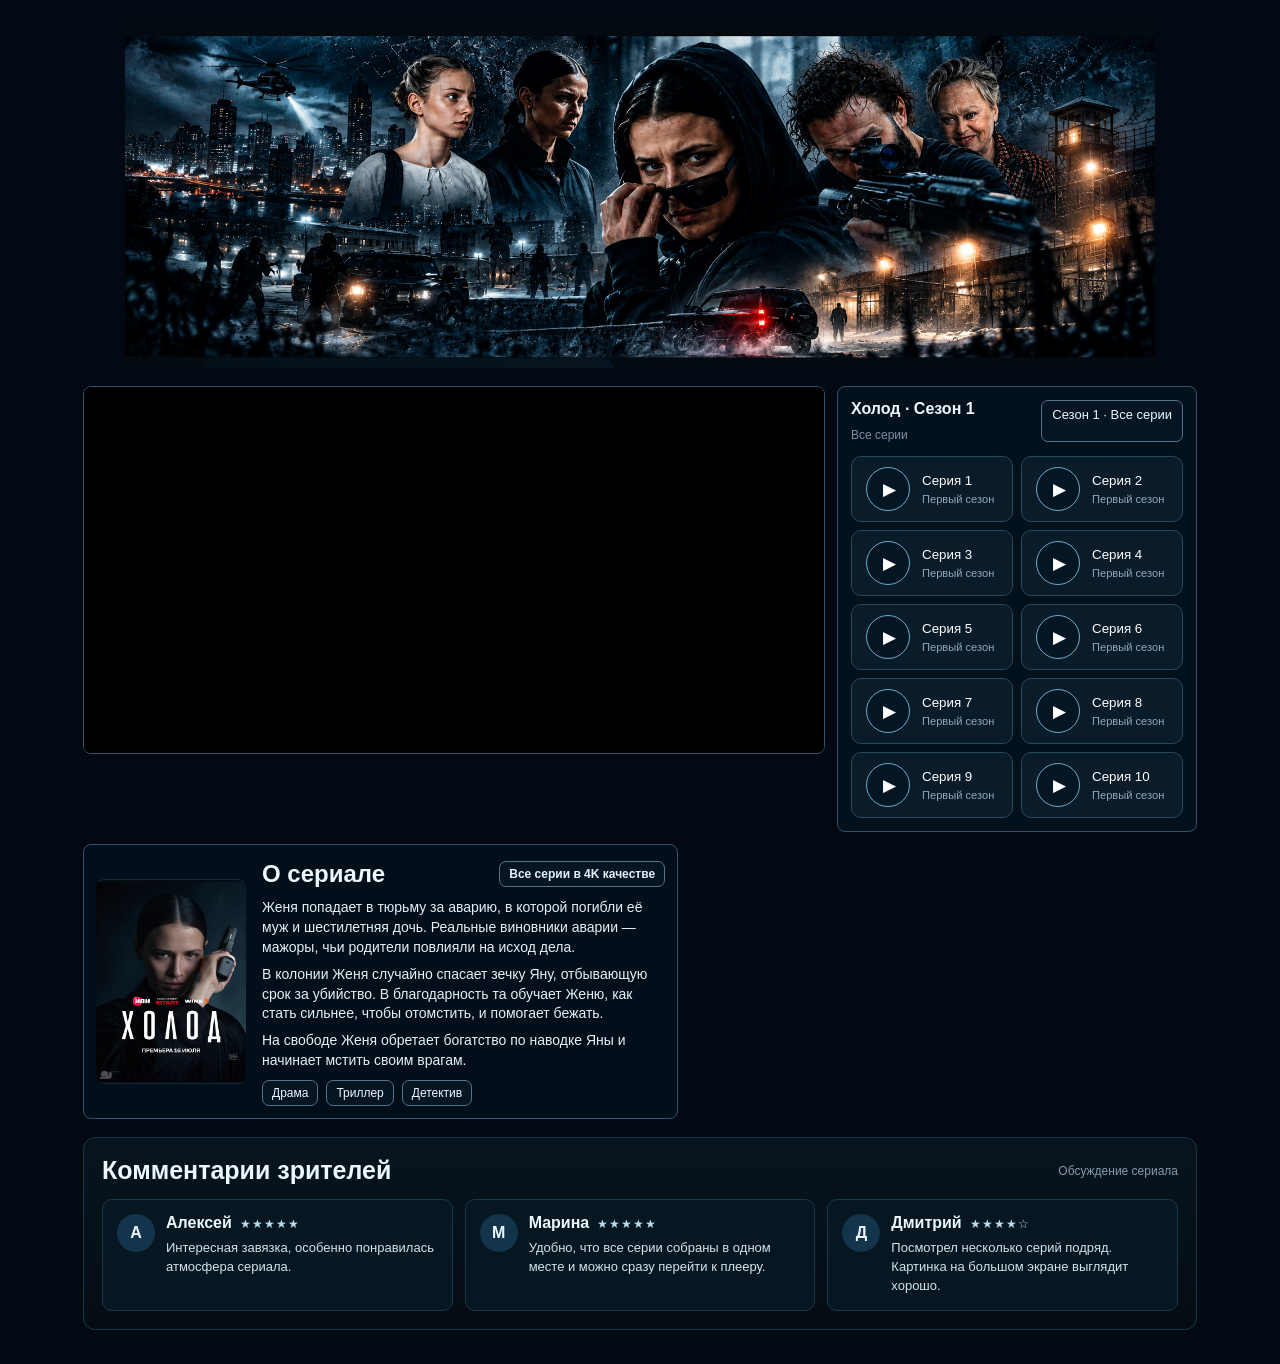
==== commit 47e51038: "Revert NEON ROCKET promo and restore original Holod page" ====
--- a/index.html
+++ b/index.html
@@ -404,31 +404,6 @@
 </div>
 
 
-<style id="rocketPromoMiniStyles">
-.rocketPromoMini{margin:16px 83px 0;width:min(310px,calc(100% - 166px));border:1px solid #275c7b;border-radius:14px;background:linear-gradient(145deg,#091c31,#04101c);padding:14px;color:#eaf8ff;text-decoration:none;display:block;box-shadow:0 8px 24px #0005;transition:transform .2s,border-color .2s}
-.rocketPromoMini:hover,.rocketPromoMini:focus-visible{transform:translateY(-3px);border-color:#55cfff}
-.rocketPromoMini .rocketPromoTitle{font-size:17px;font-weight:800;letter-spacing:.6px;text-align:center}
-.rocketPromoMini .rocketPromoCaption{font-size:11px;color:#91c4e0;text-align:center;margin:5px 0 8px}
-.rocketPromoMini .rocketPromoStage{height:88px;position:relative;overflow:hidden;border:1px solid #21465e;border-radius:10px;background:radial-gradient(ellipse at bottom,#173a5e,#07111f 70%)}
-.rocketPromoMini .rocketPromoStars{position:absolute;inset:0;background-image:radial-gradient(#b4ecff 1px,transparent 1px);background-size:24px 21px;opacity:.35;animation:rocketStars 4s linear infinite}
-.rocketPromoMini .rocketPromoShip{position:absolute;left:calc(50% - 22px);top:19px;font-size:43px;animation:rocketHover 2s ease-in-out infinite}
-.rocketPromoMini .rocketPromoCountdown{position:absolute;right:10px;top:9px;font-size:10px;color:#9adfff;border:1px solid #327596;border-radius:5px;padding:4px}
-.rocketPromoMini .rocketPromoBtn{margin-top:10px;padding:10px;border-radius:8px;text-align:center;background:linear-gradient(90deg,#008ab6,#0a68a4);color:white;font-size:13px;font-weight:800}
-.rocketPromoMini .rocketPromoNote{text-align:center;color:#98c2d8;font-size:10px;margin-top:7px}
-@keyframes rocketHover{0%,100%{transform:translateY(5px)}50%{transform:translateY(-7px)}}
-@keyframes rocketStars{to{background-position:0 42px}}
-@media(max-width:650px){.rocketPromoMini{margin:16px 0 0;width:min(310px,100%)}}
-@media(prefers-reduced-motion:reduce){.rocketPromoMini .rocketPromoStars,.rocketPromoMini .rocketPromoShip{animation:none}}
-</style>
-<a id="rocketPromoMini" class="rocketPromoMini" href="https://boss05.gitverse.site/neon-rocket/" target="_blank" rel="noopener noreferrer" aria-label="NEON ROCKET — играть бесплатно, открыть полную игру">
-<div class="rocketPromoTitle">🚀 NEON ROCKET</div>
-<div class="rocketPromoCaption">Запусти ракету — попробуй свою удачу!</div>
-<div class="rocketPromoStage"><div class="rocketPromoStars"></div><div class="rocketPromoShip">🚀</div><div class="rocketPromoCountdown">СТАРТ · 3 · 2 · 1</div></div>
-<div class="rocketPromoBtn">▶ ИГРАТЬ БЕСПЛАТНО ↗</div>
-<div class="rocketPromoNote">Полная версия — бесплатно</div>
-</a>
-
-
 <section class="viewerComments">
   <div class="commentsHead"><h2>Комментарии зрителей</h2><span>Обсуждение сериала</span></div>
   
